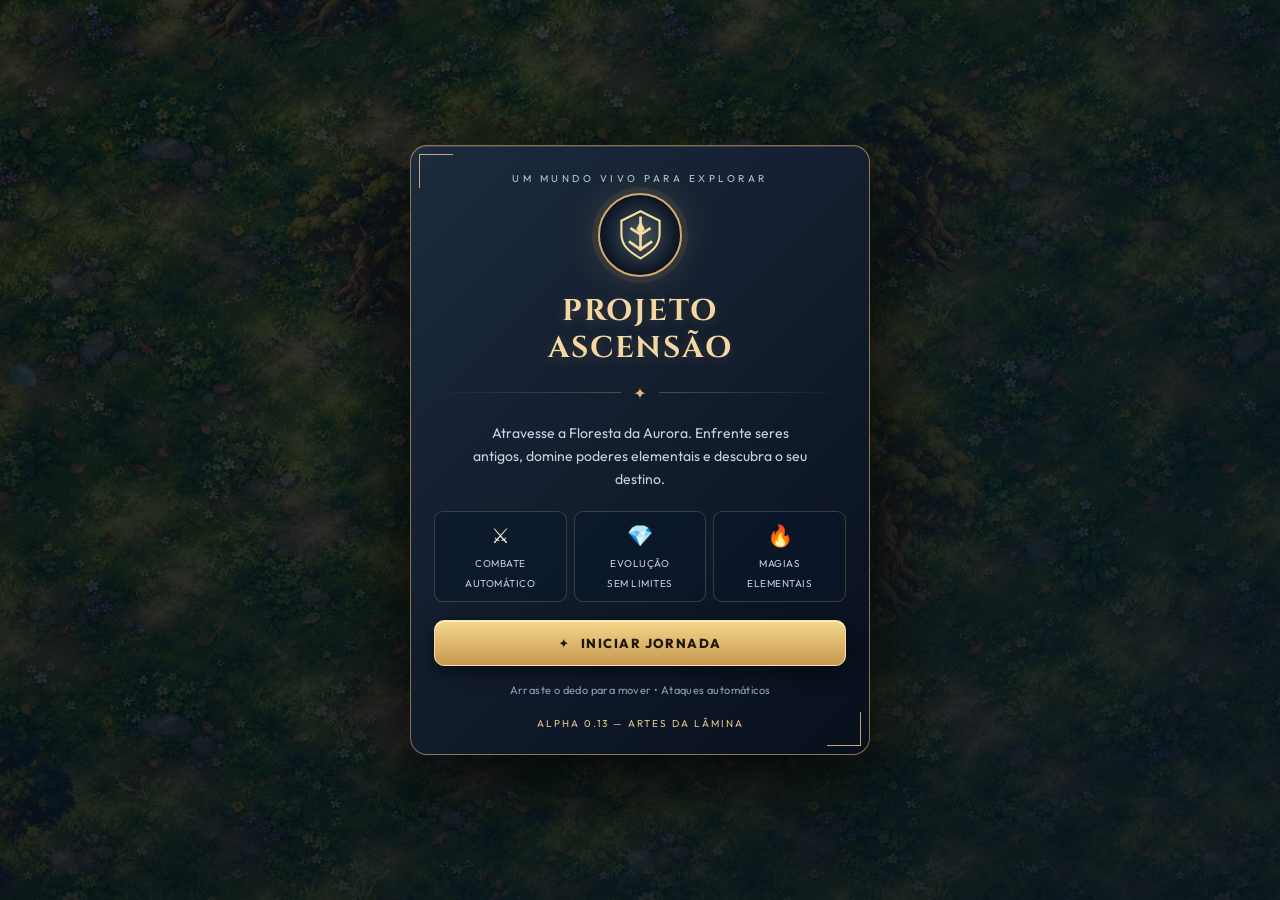
==== index.html @ 0e135b49 "release: carregar nova animação ilustrada do herói 0.14 no endereço principal" ====
<!doctype html>
<html lang="pt-BR">
<head>
<meta charset="utf-8">
<meta name="viewport" content="width=device-width, initial-scale=1, maximum-scale=1, user-scalable=no, viewport-fit=cover">
<meta name="theme-color" content="#090f1a">
<meta name="apple-mobile-web-app-capable" content="yes">
<meta name="apple-mobile-web-app-status-bar-style" content="black-translucent">
<meta name="description" content="Projeto Ascensão — uma jornada de fantasia elemental.">
<title>Projeto Ascensão — Alpha 0.14 — Herói Ilustrado</title>
<link rel="stylesheet" href="./style-v11.css?v=6.2.0">
</head>
<body>
<canvas id="game" aria-label="Arena de combate do Projeto Ascensão"></canvas>
<div id="veil"></div>
<div id="hud" class="hidden">
  <div class="hudrow">
    <div class="sigil"><span>✦</span></div>
    <div class="hudleft">
      <div class="hudtitle"><span id="level">NV. 1</span><em id="hpText">125 / 125</em></div>
      <div class="meter hp"><div class="fill" id="hpFill"></div></div>
      <div class="meter xp"><div class="fill" id="xpFill"></div></div>
    </div>
    <div class="hudright">
      <div class="counter"><b id="clock">00:00</b><small>TEMPO</small></div>
      <div class="counter"><b id="kills">0</b><small>ABATES</small></div>
    </div>
  </div>
  <div class="hudbottom"><span class="progress-pill" id="objective">Sobreviva até o Guardião</span><strong class="hint" id="buffs">⚔ 1 🔥 0 ❄ 0 ⚡ 0</strong></div>
</div>
<button id="pause" class="pause hidden" aria-label="Pausar partida">Ⅱ</button>
<div id="bossbar">GUARDIÃO DAS RUÍNAS<div class="meter"><div id="bossFill" class="fill" style="width:100%"></div></div></div>
<div id="joystick"><div id="knob"></div></div>
<div id="toast"></div>
<div id="footer">✦ &nbsp; A FLORESTA DA AURORA &nbsp; ✦</div>
<div id="overlay"><div id="panel" class="panel"></div></div>
<script src="./forest-v06.js?v=11.1.0"></script>
<script src="./motion-v06.js?v=11.1.0"></script>
<script src="./cache-v06.js?v=11.1.0"></script>
<script src="./wind-v07.js?v=11.1.0"></script>
<script src="./wind-world-v08.js?v=11.1.0"></script>
<script src="./assets-data-v07.js?v=11.1.0"></script>
<script src="./tree-data-v07.js?v=11.1.0"></script>
<script src="./clean-props-v07.js?v=11.1.0"></script>
<script src="./illustrated-v10.js?v=11.1.0"></script>
<script src="./hero-illustrated-v14.js?v=14.1.0"></script>
<script src="./terrain-data-v07.js?v=11.1.0"></script>
<script src="./terrain-v08.js?v=11.1.0"></script>
<script src="./world-v09.js?v=11.1.0"></script>
<script src="./combat-v10.js?v=11.1.0"></script>
<script src="./katana-v11.js?v=11.1.0"></script>
<script src="./combat-effects-v13.js?v=13.0.0"></script>
<script>
(function(){
  const stable=new URLSearchParams(location.search).get('engine')==='stable';
  function recovery(message){
    const ov=document.getElementById('overlay'),p=document.getElementById('panel');
    if(!ov||!p||document.getElementById('emergencyStart'))return;
    ov.classList.remove('hidden');
    p.innerHTML='<div class="eyebrow">RECUPERAÇÃO DO JOGO</div><h1>VAMOS TENTAR OUTRA VEZ</h1><p class="lead">O navegador não conseguiu carregar o motor do jogo. Você pode abrir a versão estável sem perder o acesso ao Projeto Ascensão.</p><button class="button" id="emergencyStart">JOGAR VERSÃO ESTÁVEL</button><p class="fine" id="errorInfo"></p>';
    document.getElementById('errorInfo').textContent=message||'Falha na inicialização';
    document.getElementById('emergencyStart').onclick=function(){location.href='./?engine=stable&v=11.1.0'};
  }
  window.addEventListener('error',function(e){
    if(e.target&&e.target.tagName==='SCRIPT'&&!stable)recovery('Não foi possível carregar um arquivo do jogo.');
  },true);
  var sc=document.createElement('script');
  sc.src=stable?'./game-v04.js?v=4.0.2':'./game-v13.js?v=13.0.0';
  sc.onerror=function(){recovery('Arquivo do motor indisponível.')};
  sc.onload=function(){if(!stable&&!window.AscensionGame)recovery('Motor gráfico não iniciou.')};
  document.body.appendChild(sc);
  // Se houver falha de rede ou carregamento incompleto, nunca deixar o botão sem resposta.
  if(!stable)setTimeout(function(){if(!window.AscensionGame)recovery('Inicialização excedeu o tempo de espera.')},8000);
})();
</script>
</body></html>
---- style-v11.css ----
@import url('https://fonts.googleapis.com/css2?family=Cinzel:wght@500;600;700;800&family=Outfit:wght@400;500;600;700;800&display=swap');
:root{color-scheme:dark;--gold:#edc77d;--ivory:#f6ebda;--muted:#aab6cb;--line:#dcb97856;--night:#080e19}*{box-sizing:border-box}html,body{margin:0;width:100%;height:100%;overflow:hidden;background:#080e19;color:var(--ivory);font-family:Outfit,system-ui,-apple-system,sans-serif;overscroll-behavior:none;-webkit-user-select:none;user-select:none;touch-action:auto}body{position:fixed;inset:0}button{font-family:inherit;cursor:pointer;-webkit-tap-highlight-color:transparent;touch-action:manipulation;-webkit-touch-callout:none}#game{position:fixed;inset:0;width:100vw;height:100dvh;display:block;touch-action:none}#veil{position:fixed;inset:0;pointer-events:none;background:radial-gradient(ellipse at 50% 35%,transparent 35%,#02040a32 90%);z-index:1}#hud{position:fixed;top:0;left:0;right:0;z-index:3;pointer-events:none;padding:calc(env(safe-area-inset-top,0px) + 11px) 14px 12px;background:linear-gradient(180deg,#050b16d9,#07101a8a 69%,transparent);filter:drop-shadow(0 4px 12px #0008)}#hud.hidden{display:none}.hudrow{display:flex;align-items:center;gap:10px;justify-content:space-between}.sigil{width:45px;height:45px;flex:none;display:grid;place-items:center;background:linear-gradient(145deg,#172b43,#07101e);border:1px solid var(--gold);transform:rotate(45deg);box-shadow:inset 0 0 0 3px #091521,0 0 17px #c8a86640}.sigil>span{transform:rotate(-45deg);font-size:23px;color:var(--gold);text-shadow:0 0 12px #f6d9998a}.hudleft{min-width:0;flex:1;max-width:310px}.hudtitle{display:flex;align-items:baseline;justify-content:space-between;gap:12px;font-family:Cinzel,Georgia,serif;font-weight:700;color:#fae4b1;font-size:11px;letter-spacing:1.1px}.hudtitle em{font-family:Outfit,sans-serif;font-size:11px;font-style:normal;font-weight:600;color:#e7e4e3;letter-spacing:0}.meter{height:11px;background:#030712d9;position:relative;border:1px solid #e5cb9666;border-radius:8px;margin:5px 0 0;overflow:hidden;box-shadow:inset 0 1px 5px #000a}.meter .fill{height:100%;transition:width .16s linear;width:100%;border-radius:7px}.meter.hp .fill{background:linear-gradient(90deg,#9e2c47,#f36b73);box-shadow:0 0 14px #f24a6588}.meter.xp{height:7px;margin-top:5px;border-color:#5598b36b}.meter.xp .fill{background:linear-gradient(90deg,#3180a9,#79e8ff);box-shadow:0 0 14px #4ccfff88}.hudright{display:flex;align-items:center;gap:7px;flex:none}.counter{border:1px solid #c7aa765c;padding:7px 8px;border-radius:9px;background:#0b1725c9;text-align:center;min-width:56px;box-shadow:inset 0 1px #ffffff12}.counter b{display:block;font-size:14px;color:#f5e2bd;line-height:1}.counter small{display:block;margin-top:4px;color:#bdc7d4;font-size:9px;text-transform:uppercase;letter-spacing:.8px}.hudbottom{display:flex;justify-content:space-between;align-items:center;margin-top:10px;color:#d5d9df;font-size:11px;letter-spacing:.3px;gap:8px}.hudbottom strong{color:#e8c67d;font-weight:700}.hudbottom .hint{white-space:nowrap;overflow:hidden;text-overflow:ellipsis;text-align:right;opacity:.9}.progress-pill{background:#0c1422bf;padding:5px 10px;border:1px solid #d4aa6d44;border-radius:999px}.pause{position:fixed;right:14px;top:calc(env(safe-area-inset-top,0px) + 121px);z-index:4;width:42px;height:42px;color:#f7dfad;background:#0a1525d9;border:1px solid #e8c07893;box-shadow:inset 0 1px #ffffff15,0 4px 15px #0007;border-radius:50%;font-size:17px;display:grid;place-items:center;touch-action:manipulation}.pause.hidden{display:none}#bossbar{position:fixed;top:calc(env(safe-area-inset-top,0px) + 157px);left:50%;transform:translateX(-50%);width:min(335px,75vw);z-index:3;display:none;pointer-events:none;text-align:center;color:#f4dfce;font-family:Cinzel,serif;font-size:11px;letter-spacing:1px;text-shadow:0 2px 5px #000}#bossbar.visible{display:block}#bossbar .meter{height:9px;border-color:#f0a0c077}#bossbar .fill{background:linear-gradient(90deg,#713565,#ed689c)}#joystick{position:fixed;width:126px;height:126px;left:0;top:0;display:none;z-index:4;pointer-events:none;border:2px solid #d2b47ba3;border-radius:50%;background:radial-gradient(circle,#1c294557,#080e1a82);box-shadow:0 0 34px #edc77d24,inset 0 0 20px #0008}#joystick.active{display:block}#joystick:before,#joystick:after{content:'';position:absolute;inset:10px;border:1px dashed #eac67e5a;border-radius:50%}#joystick:after{inset:33px;border-style:solid;border-color:#dfc38a35}#knob{position:absolute;left:39px;top:39px;width:44px;height:44px;border-radius:50%;border:2px solid #ffe0a1;background:radial-gradient(circle at 32% 26%,#ebd5a8,#755d45 78%);box-shadow:0 3px 14px #0009,0 0 18px #f8cf7b45}#overlay{position:fixed;inset:0;z-index:6;display:flex;justify-content:center;align-items:center;background:linear-gradient(135deg,#020713cc,#07121fe8);padding:calc(env(safe-area-inset-top,0px) + 16px) 18px calc(env(safe-area-inset-bottom,0px) + 16px);overflow-y:auto;overscroll-behavior:contain;touch-action:pan-y}#overlay.hidden{display:none}.panel{width:min(460px,100%);position:relative;border-radius:17px;border:1px solid #c6a367a8;background:linear-gradient(135deg,#1c2b3d 0%,#111b2c 56%,#080f1c 100%);box-shadow:0 20px 80px #000d,0 0 70px #c28d3c18,inset 0 1px #ffffff25;padding:26px 23px 21px;max-height:calc(100dvh - 45px);overflow-y:auto;touch-action:pan-y}.panel:before,.panel:after{content:'';position:absolute;pointer-events:none;width:33px;height:33px;border-color:#f0ce87;border-style:solid;opacity:.8}.panel:before{top:8px;left:8px;border-width:1px 0 0 1px}.panel:after{right:8px;bottom:8px;border-width:0 1px 1px 0}.eyebrow{font-size:10px;letter-spacing:3.5px;text-transform:uppercase;color:#b6c9d2;text-align:center;margin:0 0 8px}.emblem{width:84px;height:84px;display:grid;place-items:center;margin:3px auto 16px;border-radius:50%;background:radial-gradient(circle,#30445c,#0b1423 70%);border:2px solid #d1ab67;box-shadow:0 0 0 6px #d3b47415,0 0 38px #d3af7135;color:#f6dda0}.emblem svg{width:53px;height:53px;filter:drop-shadow(0 1px 10px #e1b96f66)}.panel h1{text-align:center;color:#f4d8a3;font-family:Cinzel,Georgia,serif;font-weight:700;font-size:clamp(22px,6vw,30px);letter-spacing:1.7px;line-height:1.25;text-shadow:0 3px 12px #deac5b34;margin:0 0 10px}.panel p{font-size:14px;line-height:1.65;color:#cad3de;margin:12px 0}.panel .lead{text-align:center;font-size:14px;max-width:340px;margin:0 auto 20px}.rule{display:flex;align-items:center;gap:12px;margin:15px auto 19px;color:#daba77}.rule:before,.rule:after{content:'';height:1px;flex:1;background:linear-gradient(90deg,transparent,#b7965c66)}.rule:after{transform:scaleX(-1)}.button{width:100%;display:flex;align-items:center;justify-content:center;gap:10px;padding:14px 12px;border-radius:10px;font-size:13px;font-weight:800;letter-spacing:1.45px;color:#201709;border:1px solid #ffdda0;background:linear-gradient(180deg,#f5d78d,#c6984f);box-shadow:inset 0 1px #fff5ce,0 6px 20px #0008;text-transform:uppercase;margin:10px 0;touch-action:manipulation}.button:active{transform:translateY(2px);box-shadow:inset 0 1px #fff5ce,0 2px 10px #0006}.button.alt{background:#182639;color:#ede4d7;border-color:#60718a;box-shadow:inset 0 1px #fff2}.panel .fine{text-align:center;font-size:11px;color:#8fa0b6;letter-spacing:.4px;margin:15px 0 1px}.menu-traits{display:grid;grid-template-columns:repeat(3,1fr);gap:7px;margin:18px 0}.menu-traits div{text-align:center;padding:10px 4px;border:1px solid #c4a16d45;background:#09182a88;border-radius:9px}.menu-traits span{display:block;font-size:21px;margin-bottom:3px}.menu-traits small{font-size:10px;letter-spacing:.5px;color:#c4cddd}.choices{display:flex;flex-direction:column;gap:9px;margin:15px 0}.choice{text-align:left;position:relative;display:flex;align-items:center;gap:13px;border:1px solid #597189;background:linear-gradient(105deg,#263a51,#101f31);border-radius:12px;padding:12px;min-height:80px;color:#f4e7d7;box-shadow:inset 0 1px #ffffff15;touch-action:manipulation}.choice.rare{border-color:#5bbee1}.choice.epic{border-color:#c08ceb}.choice.legend{border-color:#eac06c;background:linear-gradient(105deg,#51402f,#1c2233)}.choice:active{transform:scale(.985)}.choice .glyph{width:54px;height:54px;display:grid;place-items:center;font-size:30px;flex:none;border-radius:10px;border:1px solid #a8bcd04d;background:#0b1424a8;text-shadow:0 0 17px #e7bd727d}.choice .choicebody{flex:1;min-width:0}.choice b{display:block;font-size:14px;margin-bottom:5px}.choice small{display:block;color:#b8c8d8;font-size:11px;line-height:1.35}.choice .rarity{font-size:9px;text-transform:uppercase;letter-spacing:1px;color:#91cfea;font-weight:800;margin-top:5px}.choice.epic .rarity{color:#d8a4ff}.choice.legend .rarity{color:#f9cc78}.result-number{text-align:center;color:#f9d18a;font-family:Cinzel,serif;font-size:34px;font-weight:800;margin:10px 0}.result-grid{display:grid;grid-template-columns:1fr 1fr;gap:9px;margin:16px 0}.result-grid div{border:1px solid #cba86b44;border-radius:9px;padding:11px;background:#0a182987;text-align:center}.result-grid b{display:block;font-family:Cinzel,serif;font-size:20px;color:#f2dba5}.result-grid span{display:block;text-transform:uppercase;font-size:9px;letter-spacing:1px;color:#9fb3c5;margin-top:5px}#toast{position:fixed;top:calc(env(safe-area-inset-top,0px) + 112px);left:50%;transform:translate(-50%,-8px);z-index:5;pointer-events:none;opacity:0;color:#f7db9a;background:#132232d9;border:1px solid #d6b97878;border-radius:999px;padding:8px 16px;font-family:Cinzel,serif;font-size:clamp(11px,3.1vw,14px);font-weight:700;letter-spacing:1.5px;text-shadow:0 1px 5px #000a;text-align:center;transition:opacity .2s,transform .3s;width:max-content;max-width:83%;line-height:1.35;white-space:normal;box-shadow:0 5px 18px #06111d60}#toast.visible{opacity:1;transform:translate(-50%,0)}#footer{position:fixed;bottom:calc(env(safe-area-inset-bottom,0px) + 18px);left:0;right:0;z-index:2;pointer-events:none;text-align:center;font-size:10px;letter-spacing:2px;color:#e8d9bd80;text-shadow:0 1px 5px #0008}.version{font-size:10px;color:#e4c88c;letter-spacing:2px;text-transform:uppercase}@media(max-height:690px){.panel{padding:16px 19px}.emblem{width:58px;height:58px;margin-bottom:8px}.emblem svg{width:38px}.menu-traits{margin:10px 0}.panel h1{font-size:22px}.panel .lead{margin-bottom:10px}#hud{padding-top:calc(env(safe-area-inset-top,0px) + 5px)}.pause{top:calc(env(safe-area-inset-top,0px) + 107px)}}@media(max-width:370px){#hud{padding-left:8px;padding-right:8px}.hudrow{gap:7px}.sigil{width:33px;height:33px}.counter{min-width:47px;padding:6px 5px}.counter b{font-size:12px}.hudtitle{font-size:10px}.hudbottom{font-size:10px}.panel{padding:20px 15px}}
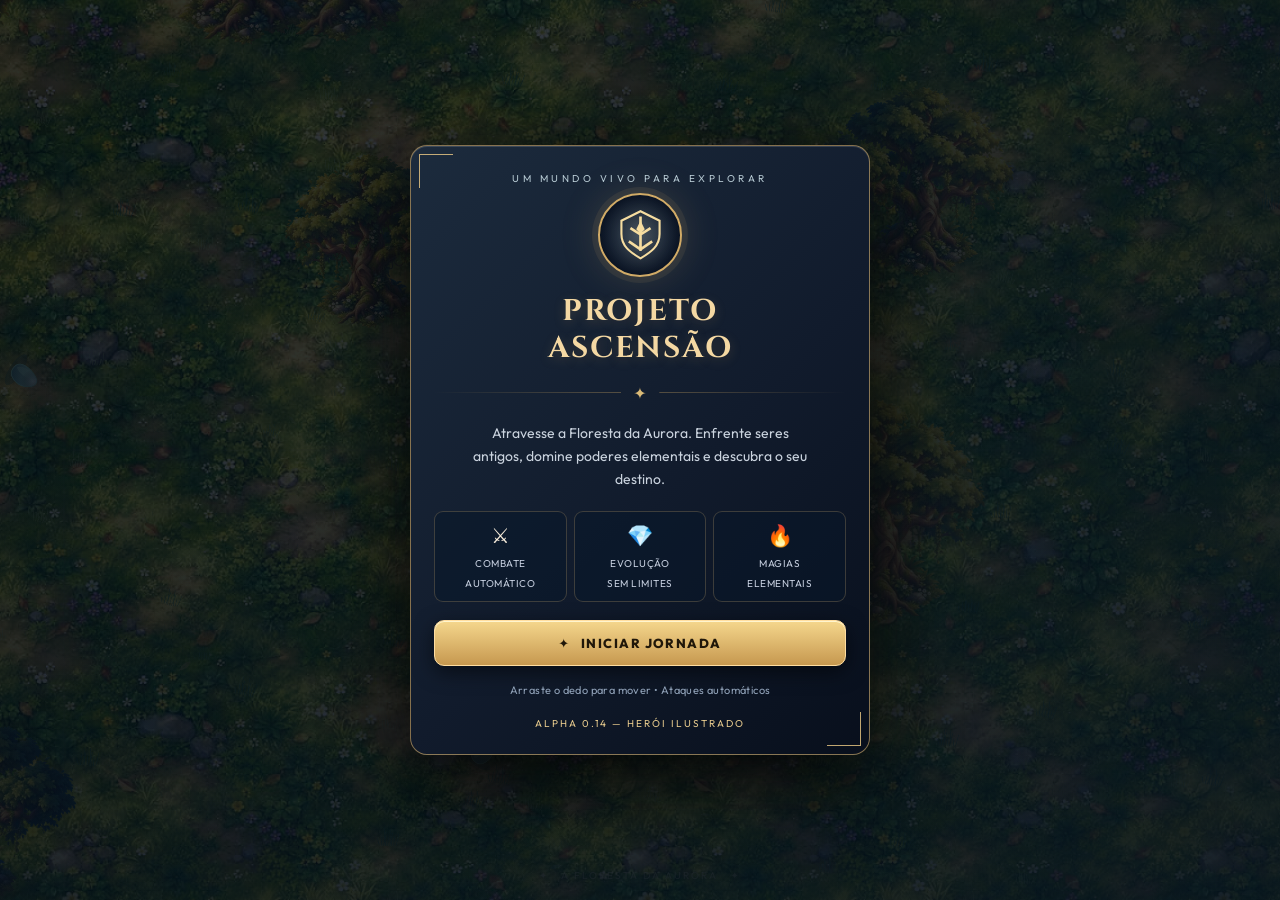
==== commit bb9bfb3e: "chore: invalidar cache mobile para game v14 e mostrar ciclo ilustrado" ====
--- a/index.html
+++ b/index.html
@@ -65,7 +65,7 @@
     if(e.target&&e.target.tagName==='SCRIPT'&&!stable)recovery('Não foi possível carregar um arquivo do jogo.');
   },true);
   var sc=document.createElement('script');
-  sc.src=stable?'./game-v04.js?v=4.0.2':'./game-v13.js?v=13.0.0';
+  sc.src=stable?'./game-v04.js?v=4.0.2':'./game-v13.js?v=14.1.0';
   sc.onerror=function(){recovery('Arquivo do motor indisponível.')};
   sc.onload=function(){if(!stable&&!window.AscensionGame)recovery('Motor gráfico não iniciou.')};
   document.body.appendChild(sc);
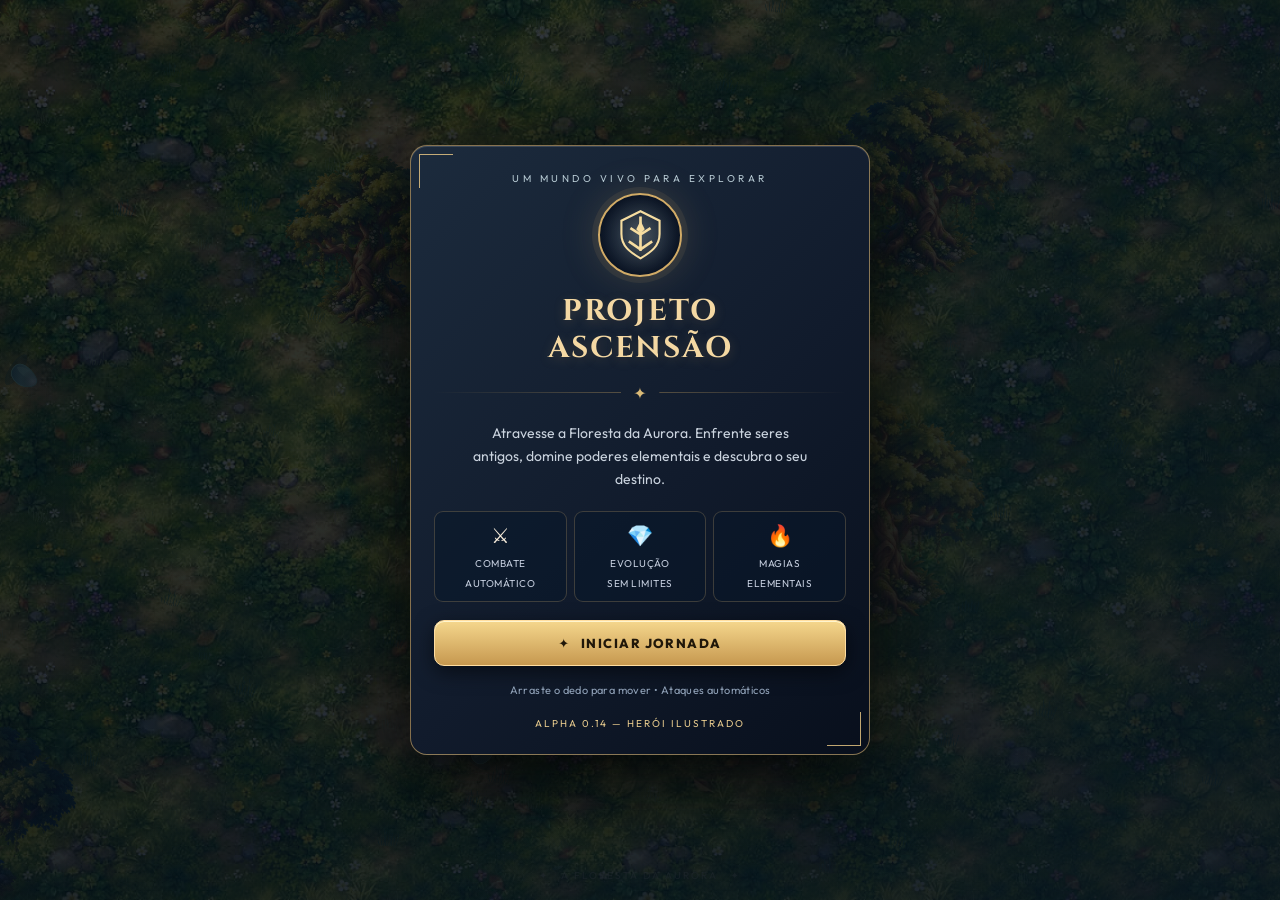
==== commit aefcf9f1: "fix: retirar animação ilustrada quebrada e publicar herói de corpo inteiro com ciclo de corrida test" ====
--- a/index.html
+++ b/index.html
@@ -7,7 +7,7 @@
 <meta name="apple-mobile-web-app-capable" content="yes">
 <meta name="apple-mobile-web-app-status-bar-style" content="black-translucent">
 <meta name="description" content="Projeto Ascensão — uma jornada de fantasia elemental.">
-<title>Projeto Ascensão — Alpha 0.14 — Herói Ilustrado</title>
+<title>Projeto Ascensão — Alpha 0.15 — Corrida Corrigida</title>
 <link rel="stylesheet" href="./style-v11.css?v=6.2.0">
 </head>
 <body>
@@ -43,7 +43,7 @@
 <script src="./tree-data-v07.js?v=11.1.0"></script>
 <script src="./clean-props-v07.js?v=11.1.0"></script>
 <script src="./illustrated-v10.js?v=11.1.0"></script>
-<script src="./hero-illustrated-v14.js?v=14.1.0"></script>
+<script src="./hero-pixel-v15.js?v=15.0.0"></script>
 <script src="./terrain-data-v07.js?v=11.1.0"></script>
 <script src="./terrain-v08.js?v=11.1.0"></script>
 <script src="./world-v09.js?v=11.1.0"></script>
@@ -65,7 +65,7 @@
     if(e.target&&e.target.tagName==='SCRIPT'&&!stable)recovery('Não foi possível carregar um arquivo do jogo.');
   },true);
   var sc=document.createElement('script');
-  sc.src=stable?'./game-v04.js?v=4.0.2':'./game-v13.js?v=14.1.0';
+  sc.src=stable?'./game-v04.js?v=4.0.2':'./game-v13.js?v=15.0.0';
   sc.onerror=function(){recovery('Arquivo do motor indisponível.')};
   sc.onload=function(){if(!stable&&!window.AscensionGame)recovery('Motor gráfico não iniciou.')};
   document.body.appendChild(sc);
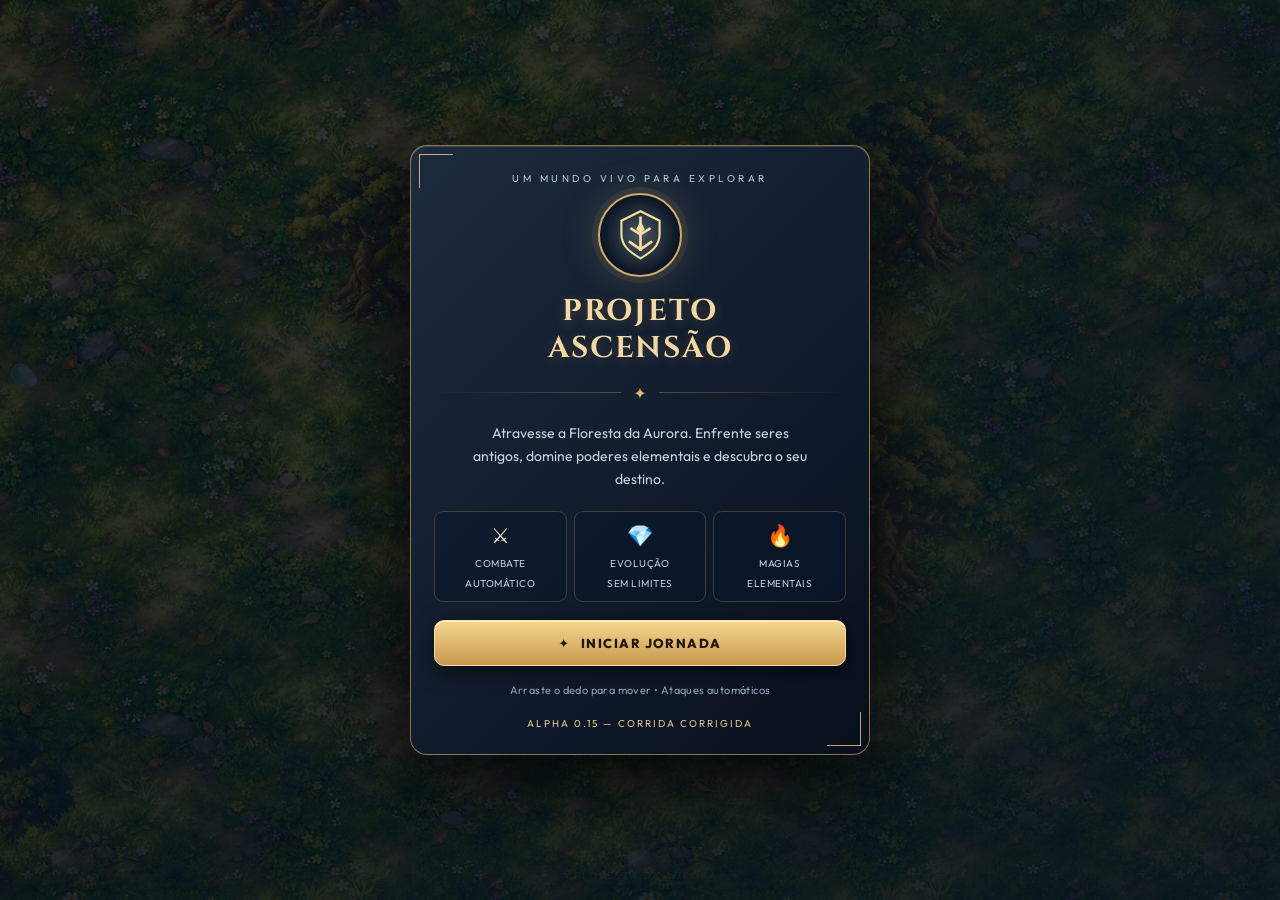
==== commit e7a0bcfd: "fix: remover renderizador geométrico e manter somente sprites ilustrados" ====
--- a/index.html
+++ b/index.html
@@ -7,7 +7,7 @@
 <meta name="apple-mobile-web-app-capable" content="yes">
 <meta name="apple-mobile-web-app-status-bar-style" content="black-translucent">
 <meta name="description" content="Projeto Ascensão — uma jornada de fantasia elemental.">
-<title>Projeto Ascensão — Alpha 0.15 — Corrida Corrigida</title>
+<title>Projeto Ascensão — Alpha 0.16 — Herói Ilustrado</title>
 <link rel="stylesheet" href="./style-v11.css?v=6.2.0">
 </head>
 <body>
@@ -42,8 +42,7 @@
 <script src="./assets-data-v07.js?v=11.1.0"></script>
 <script src="./tree-data-v07.js?v=11.1.0"></script>
 <script src="./clean-props-v07.js?v=11.1.0"></script>
-<script src="./illustrated-v10.js?v=11.1.0"></script>
-<script src="./hero-pixel-v15.js?v=15.0.0"></script>
+<script src="./illustrated-v10.js?v=16.0.0"></script>
 <script src="./terrain-data-v07.js?v=11.1.0"></script>
 <script src="./terrain-v08.js?v=11.1.0"></script>
 <script src="./world-v09.js?v=11.1.0"></script>
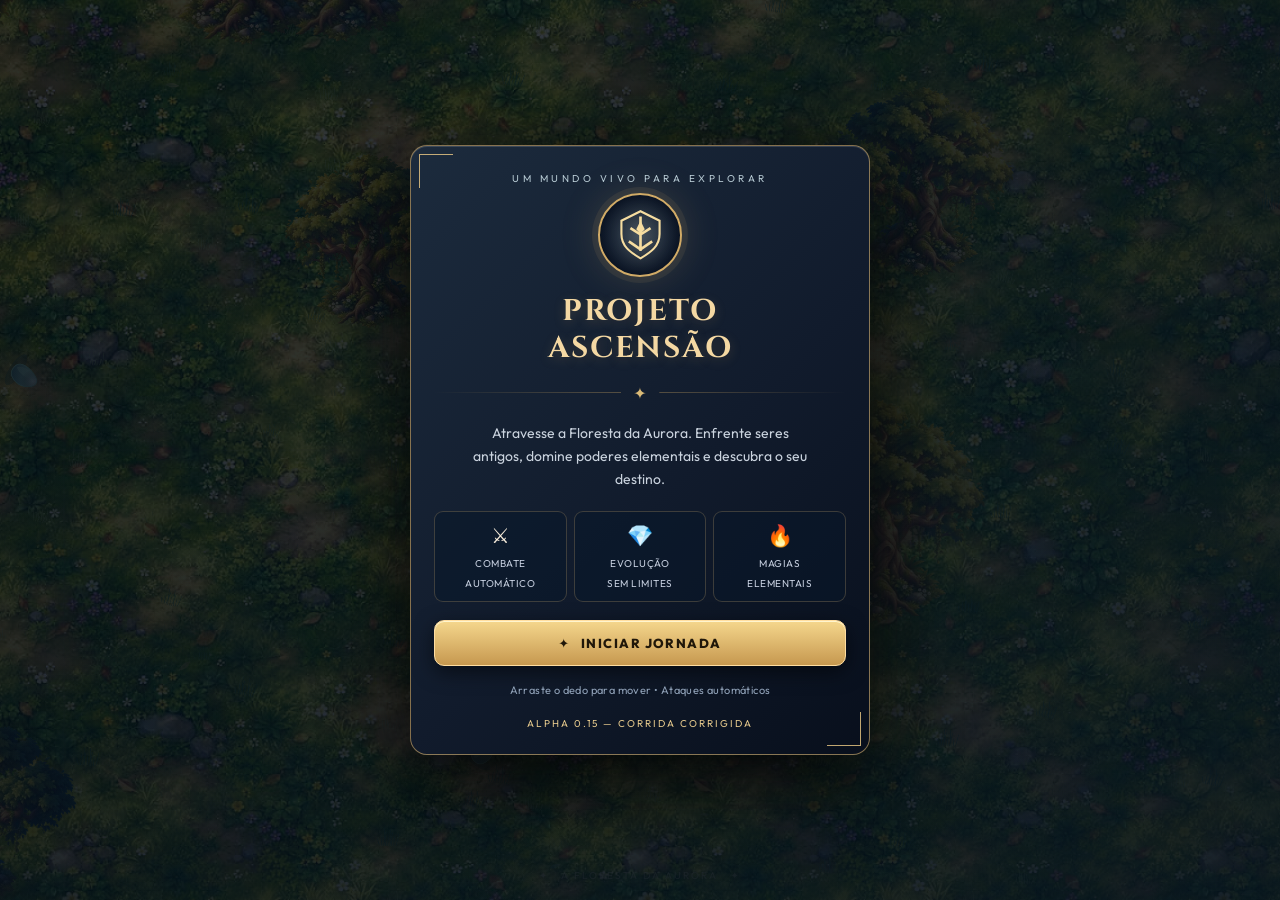
==== commit 0f3a921d: "fix: invalidar cache dos scripts e servir apenas heroi ilustrado" ====
--- a/index.html
+++ b/index.html
@@ -7,7 +7,7 @@
 <meta name="apple-mobile-web-app-capable" content="yes">
 <meta name="apple-mobile-web-app-status-bar-style" content="black-translucent">
 <meta name="description" content="Projeto Ascensão — uma jornada de fantasia elemental.">
-<title>Projeto Ascensão — Alpha 0.16 — Herói Ilustrado</title>
+<title>Projeto Ascensão — Alpha 0.17 — Somente Arte Ilustrada</title>
 <link rel="stylesheet" href="./style-v11.css?v=6.2.0">
 </head>
 <body>
@@ -35,14 +35,14 @@
 <div id="footer">✦ &nbsp; A FLORESTA DA AURORA &nbsp; ✦</div>
 <div id="overlay"><div id="panel" class="panel"></div></div>
 <script src="./forest-v06.js?v=11.1.0"></script>
-<script src="./motion-v06.js?v=11.1.0"></script>
+<script src="./motion-v06.js?v=17.0.0"></script>
 <script src="./cache-v06.js?v=11.1.0"></script>
 <script src="./wind-v07.js?v=11.1.0"></script>
 <script src="./wind-world-v08.js?v=11.1.0"></script>
 <script src="./assets-data-v07.js?v=11.1.0"></script>
 <script src="./tree-data-v07.js?v=11.1.0"></script>
 <script src="./clean-props-v07.js?v=11.1.0"></script>
-<script src="./illustrated-v10.js?v=16.0.0"></script>
+<script src="./illustrated-v10.js?v=17.0.0"></script>
 <script src="./terrain-data-v07.js?v=11.1.0"></script>
 <script src="./terrain-v08.js?v=11.1.0"></script>
 <script src="./world-v09.js?v=11.1.0"></script>
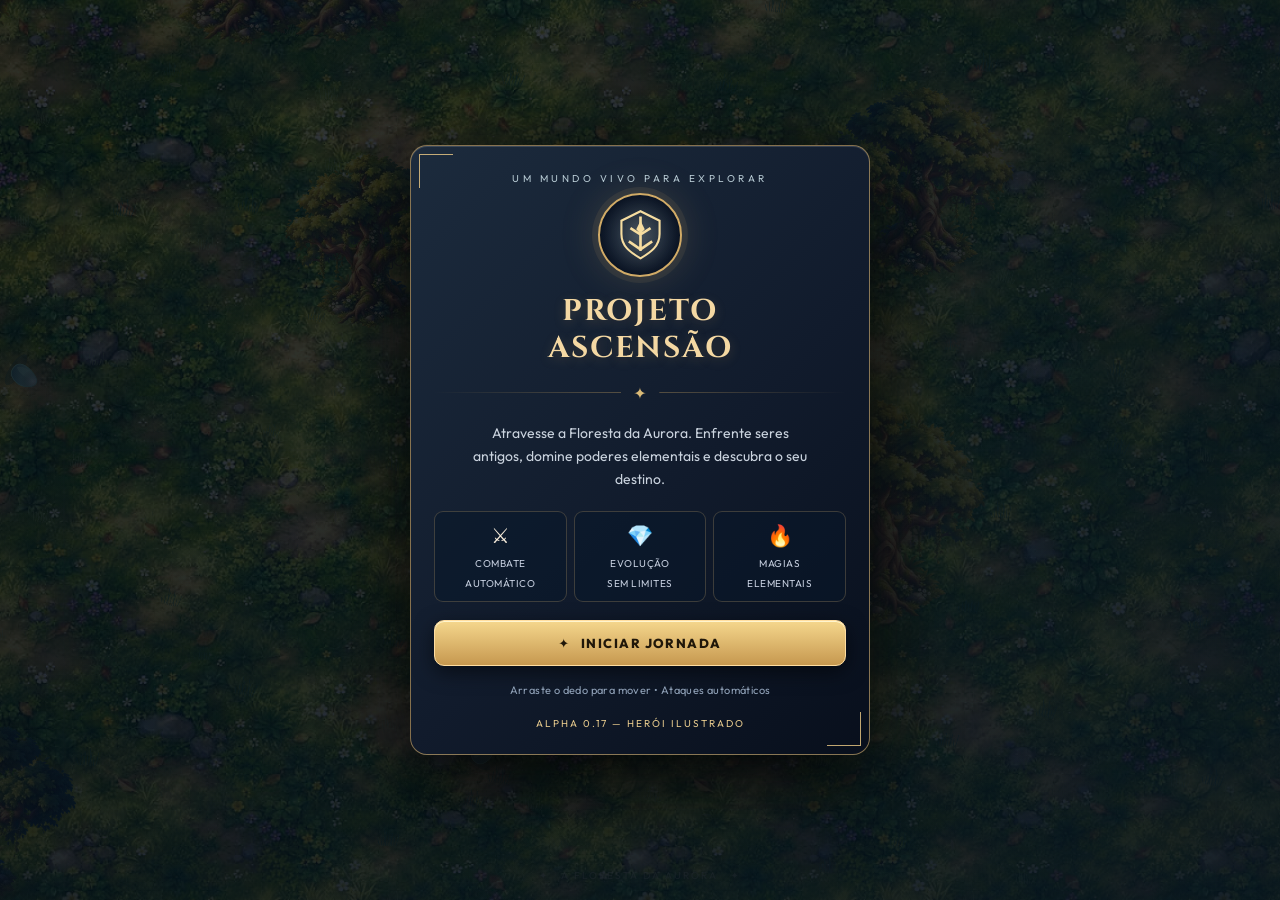
==== commit ed800ce2: "fix: invalidar cache do motor que mostrava Alpha 0.15" ====
--- a/index.html
+++ b/index.html
@@ -64,7 +64,7 @@
     if(e.target&&e.target.tagName==='SCRIPT'&&!stable)recovery('Não foi possível carregar um arquivo do jogo.');
   },true);
   var sc=document.createElement('script');
-  sc.src=stable?'./game-v04.js?v=4.0.2':'./game-v13.js?v=15.0.0';
+  sc.src=stable?'./game-v04.js?v=4.0.2':'./game-v13.js?v=17.1.0';
   sc.onerror=function(){recovery('Arquivo do motor indisponível.')};
   sc.onload=function(){if(!stable&&!window.AscensionGame)recovery('Motor gráfico não iniciou.')};
   document.body.appendChild(sc);
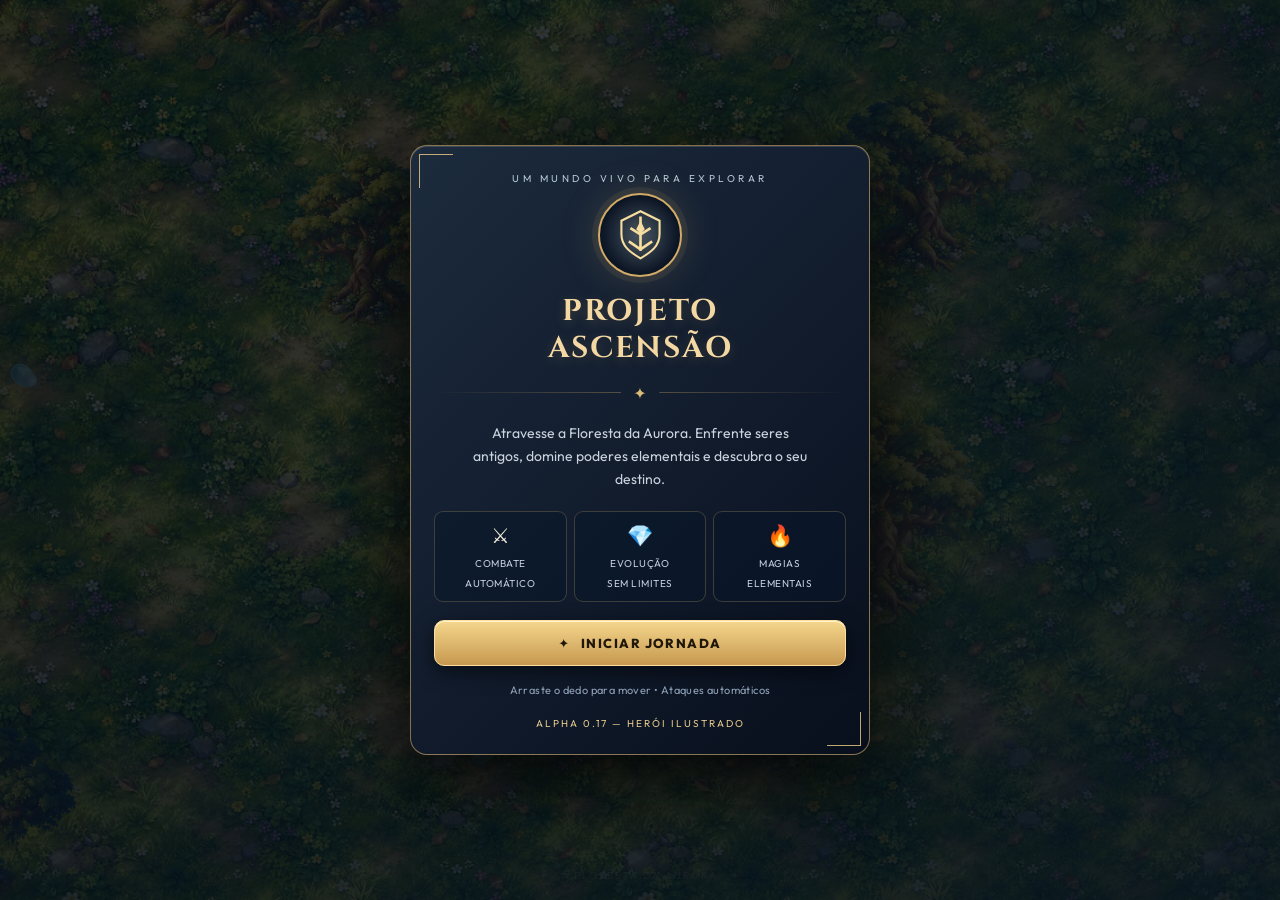
==== commit 1be143e9: "feat: carregar suporte aos quatro frames de Idle" ====
--- a/index.html
+++ b/index.html
@@ -7,7 +7,7 @@
 <meta name="apple-mobile-web-app-capable" content="yes">
 <meta name="apple-mobile-web-app-status-bar-style" content="black-translucent">
 <meta name="description" content="Projeto Ascensão — uma jornada de fantasia elemental.">
-<title>Projeto Ascensão — Alpha 0.17 — Somente Arte Ilustrada</title>
+<title>Projeto Ascensão — Alpha 0.18 — Idle Ilustrado</title>
 <link rel="stylesheet" href="./style-v11.css?v=6.2.0">
 </head>
 <body>
@@ -42,7 +42,7 @@
 <script src="./assets-data-v07.js?v=11.1.0"></script>
 <script src="./tree-data-v07.js?v=11.1.0"></script>
 <script src="./clean-props-v07.js?v=11.1.0"></script>
-<script src="./illustrated-v10.js?v=17.0.0"></script>
+<script src="./illustrated-v10.js?v=18.0.0"></script>
 <script src="./terrain-data-v07.js?v=11.1.0"></script>
 <script src="./terrain-v08.js?v=11.1.0"></script>
 <script src="./world-v09.js?v=11.1.0"></script>
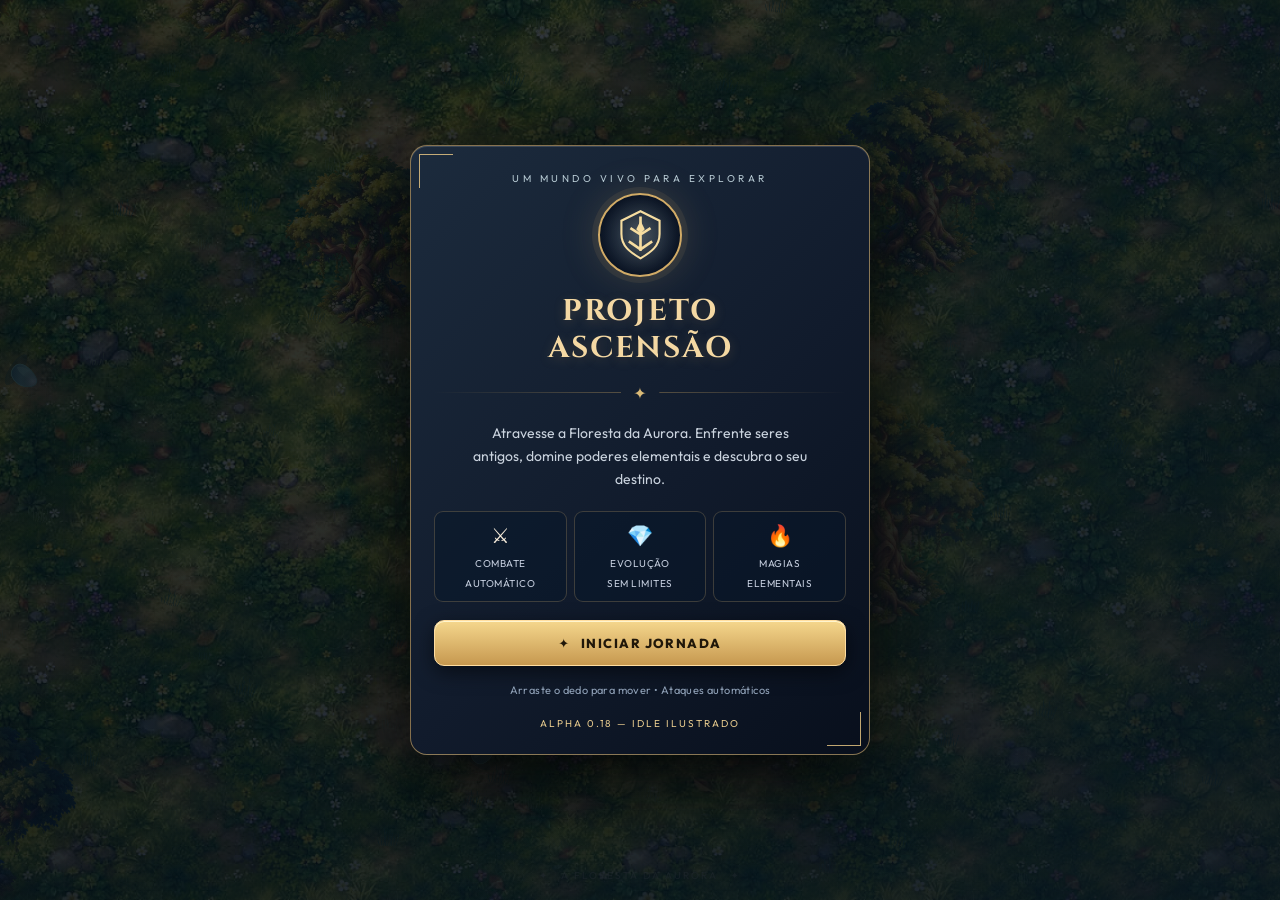
==== commit a5eac17a: "feat: ativar sprites embutidos Idle e atualizar motor sem cache" ====
--- a/index.html
+++ b/index.html
@@ -42,7 +42,8 @@
 <script src="./assets-data-v07.js?v=11.1.0"></script>
 <script src="./tree-data-v07.js?v=11.1.0"></script>
 <script src="./clean-props-v07.js?v=11.1.0"></script>
-<script src="./illustrated-v10.js?v=18.0.0"></script>
+<script src="./ascensao-idle-data-v18.js?v=18.2.0"></script>
+<script src="./illustrated-v10.js?v=18.2.0"></script>
 <script src="./terrain-data-v07.js?v=11.1.0"></script>
 <script src="./terrain-v08.js?v=11.1.0"></script>
 <script src="./world-v09.js?v=11.1.0"></script>
@@ -64,7 +65,7 @@
     if(e.target&&e.target.tagName==='SCRIPT'&&!stable)recovery('Não foi possível carregar um arquivo do jogo.');
   },true);
   var sc=document.createElement('script');
-  sc.src=stable?'./game-v04.js?v=4.0.2':'./game-v13.js?v=17.1.0';
+  sc.src=stable?'./game-v04.js?v=4.0.2':'./game-v13.js?v=18.2.0';
   sc.onerror=function(){recovery('Arquivo do motor indisponível.')};
   sc.onload=function(){if(!stable&&!window.AscensionGame)recovery('Motor gráfico não iniciou.')};
   document.body.appendChild(sc);
